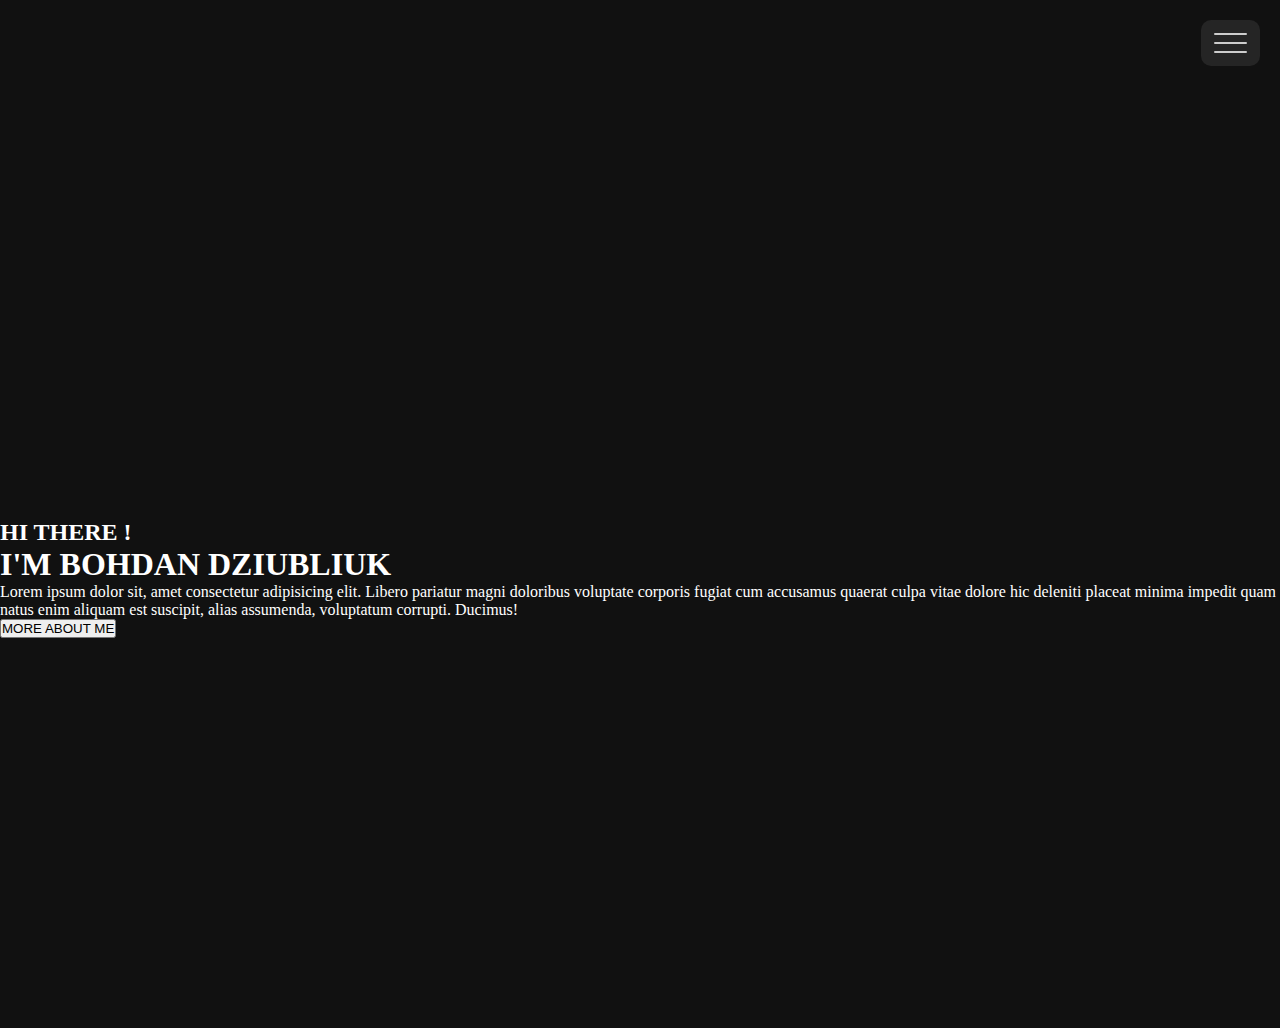
==== index.html @ 7939f582 "add" ====
<!DOCTYPE html>
<html lang="en">
<head>
    <meta charset="UTF-8">
    <meta name="viewport" content="width=device-width, initial-scale=1.0">
    <title>Document</title>
    <link rel="stylesheet" href="./css/fonts.css" type="text/css">
    <link rel="stylesheet" href="./css/main.css" type="text/css">
</head>
<body>
    
<svg style="display: none;">
    <defs>
    <symbol viewbox="0 0 512 512" id="home">
<g>
<g>
   <g>
       <path d="M487.083,225.514l-75.08-75.08V63.704c0-15.682-12.708-28.391-28.413-28.391c-15.669,0-28.377,12.709-28.377,28.391
           v29.941L299.31,37.74c-27.639-27.624-75.694-27.575-103.27,0.05L8.312,225.514c-11.082,11.104-11.082,29.071,0,40.158
           c11.087,11.101,29.089,11.101,40.172,0l187.71-187.729c6.115-6.083,16.893-6.083,22.976-0.018l187.742,187.747
           c5.567,5.551,12.825,8.312,20.081,8.312c7.271,0,14.541-2.764,20.091-8.312C498.17,254.586,498.17,236.619,487.083,225.514z"/>
       <path d="M257.561,131.836c-5.454-5.451-14.285-5.451-19.723,0L72.712,296.913c-2.607,2.606-4.085,6.164-4.085,9.877v120.401
           c0,28.253,22.908,51.16,51.16,51.16h81.754v-126.61h92.299v126.61h81.755c28.251,0,51.159-22.907,51.159-51.159V306.79
           c0-3.713-1.465-7.271-4.085-9.877L257.561,131.836z"/>
   </g>
</g>
</g>
<g>
</g>
<g>
</g>
<g>
</g>
<g>
</g>
<g>
</g>
<g>
</g>
<g>
</g>
<g>
</g>
<g>
</g>
<g>
</g>
<g>
</g>
<g>
</g>
<g>
</g>
<g>
</g>
<g>
</g>
</symbol>
<symbol viewbox="0 0 512 512" id="portfolio">
    <g>
        <path d="M336.055,173.98H194.389l-10.324-70.317c-2.397-16.325-17.858-29.682-34.358-29.682H25.957
            c-16.5,0-28.039,13.357-25.642,29.682L39.707,371.98h367.5L372.16,203.352C368.802,187.197,352.555,173.98,336.055,173.98z"/>
        <path d="M420.354,103.981h-205.92l5.872,39.999h115.75c14.855,0,29.74,5.454,41.913,15.357
            c12.173,9.903,20.541,23.367,23.564,37.911l19.05,91.658L445.585,133.6C448.208,117.31,436.854,103.981,420.354,103.981z"/>
    </g>
    <g>
    </g>
    <g>
    </g>
    <g>
    </g>
    <g>
    </g>
    <g>
    </g>
    <g>
    </g>
    <g>
    </g>
    <g>
    </g>
    <g>
    </g>
    <g>
    </g>
    <g>
    </g>
    <g>
    </g>
    <g>
    </g>
    <g>
    </g>
    <g>
    </g>
</symbol>
<symbol viewbox="0 0 512 512" id="contact">

<g>
	<g>
		<path d="M316.293,25.01c-33.252-33.252-87.334-33.252-120.586,0L15,204.718l136,135l51.973-51.973
			c29.238-29.238,76.816-29.238,106.055,0L361,339.718l136-135L316.293,25.01z"/>
	</g>
</g>
<g>
	<g>
		<path d="M511.447,232.692L382.211,360.928l125.279,125.28c2.807-5.867,4.51-12.353,4.51-19.279V238.35
			C512,236.429,511.683,234.569,511.447,232.692z"/>
	</g>
</g>
<g>
	<g>
		<path d="M0.555,232.694C0.319,234.571,0,236.429,0,238.35v228.578c0,6.927,1.703,13.413,4.51,19.279l125.279-125.279
			L0.555,232.694z"/>
	</g>
</g>
<g>
	<g>
		<path d="M287.816,308.956c-16.992-16.992-46.64-16.992-63.632,0L25.721,507.419c5.867,2.807,12.352,4.51,19.279,4.51h422
			c6.927,0,13.412-1.703,19.279-4.51L287.816,308.956z"/>
	</g>
</g>
<g>
</g>
<g>
</g>
<g>
</g>
<g>
</g>
<g>
</g>
<g>
</g>
<g>
</g>
<g>
</g>
<g>
</g>
<g>
</g>
<g>
</g>
<g>
</g>
<g>
</g>
<g>
</g>
<g>
</g>
</symbol>
<symbol viewbox="0 0 512 512" id="about">
<g>
	<g id="XMLID_544_">
		<path id="XMLID_1550_" d="M434.8,438.8C422.7,357,393.5,276.1,329.3,237c-26.5,20.9-59,32.2-93.3,32.2s-66.8-11.3-93.3-32.2
			C78.6,276.1,49.4,357,37.2,438.8C34.6,456.3,48.4,472,66.1,472h339.8C423.6,472,437.4,456.3,434.8,438.8z"/>
		<g id="XMLID_1709_">
			<path d="M236,0c-65.1,0-118,52.8-118,118s52.8,118,118,118s118-52.8,118-118S301.1,0,236,0z M236,79.5
				c-21.2,0-38.4,17.2-38.4,38.4c0,9.7-7.9,17.6-17.6,17.6c-9.7,0-17.6-7.9-17.6-17.6c0-40.6,33-73.6,73.6-73.6
				c9.7,0,17.6,7.9,17.6,17.6S245.7,79.5,236,79.5z"/>
		</g>
	</g>
</g>
<g>
</g>
<g>
</g>
<g>
</g>
<g>
</g>
<g>
</g>
<g>
</g>
<g>
</g>
<g>
</g>
<g>
</g>
<g>
</g>
<g>
</g>
<g>
</g>
<g>
</g>
<g>
</g>
<g>
</g>
</symbol>

</defs>
</svg>

    <div class="page_wrapper">
    <header>
    <nav role="navigation">
        <div id="menuToggle">
          <!--
          A fake / hidden checkbox is used as click reciever,
          so you can use the :checked selector on it.
          -->
          <input type="checkbox" />
          
          <!--
          Some spans to act as a hamburger.
          
          They are acting like a real hamburger,
          not that McDonalds stuff.
          -->
          <span></span>
          <span></span>
          <span></span>
          
          <!--
          Too bad the menu has to be inside of the button
          but hey, it's pure CSS magic.
          -->
          <ul id="menu" class="list">
            <li class="list_item"><a class="list_item-link home" href="#">
                <svg class="list_item_navigation-icon home" >
                <use href="#home"></use></svg>
                HOME</a></li>
            <li class="list_item"><a class="list_item-link" href="#">
                <svg class="list_item_navigation-icon">
                <use href="#about"></use></svg>
                ABOUT</a></li>
            <li class="list_item"><a class="list_item-link" href="#">
                <svg class="list_item_navigation-icon">
                <use href="#portfolio"></use></svg>
                PORTFOLIO</a></li>
            <li class="list_item"><a class="list_item-link" href="#">
                <svg class="list_item_navigation-icon">
                <use href="#contact"></use></svg>
                CONTACT</a></li>
          </ul>
        </div>
      </nav>
    </header>
    <main>
        <div class="content_wrapper">
          <div class="taxt_wrapper">
            <h2 class="hello">HI THERE !</h2>
            <h1 class="iAm">I'M <span class="name">BOHDAN DZIUBLIUK</span></h1>
            <p class="about_info">Lorem ipsum dolor sit, amet consectetur adipisicing elit. Libero pariatur magni doloribus voluptate corporis fugiat cum accusamus quaerat culpa vitae dolore hic deleniti placeat minima impedit quam natus enim aliquam est suscipit, alias assumenda, voluptatum corrupti. Ducimus!</p>
            <button class="btn">MORE ABOUT ME</button>
        </div>
    </div>
    </main>
</div>
    <script src="./js/app.js"></script>
</body>
</html>
---- css/fonts.css ----
/* poppins-regular - latin */
@font-face {
    font-family: 'Poppins';
    font-style: normal;
    font-weight: 400;
    src: url('../fonts/poppins-v12-latin-regular.eot'); /* IE9 Compat Modes */
    src: local('Poppins Regular'), local('Poppins-Regular'),
         url('../fonts/poppins-v12-latin-regular.eot?#iefix') format('embedded-opentype'), /* IE6-IE8 */
         url('../fonts/poppins-v12-latin-regular.woff2') format('woff2'), /* Super Modern Browsers */
         url('../fonts/poppins-v12-latin-regular.woff') format('woff'), /* Modern Browsers */
         url('../fonts/poppins-v12-latin-regular.ttf') format('truetype'), /* Safari, Android, iOS */
         url('../fonts/poppins-v12-latin-regular.svg#Poppins') format('svg'); /* Legacy iOS */
  }
---- css/main.css ----
* {
  margin: 0;
  padding: 0;
}
body {
  background-color: #111;
}
#menuToggle {
  display: block;
  position: fixed;
  top: 20px;
  right: 20px;
  z-index: 1;
  padding: 6px;
  border-radius: 10px;
  background-color: #252525;
  -webkit-user-select: none;
  user-select: none;
}
#menuToggle a:hover {
  color: #8a2be2;
  fill: #8a2be2;
}
#menuToggle input {
  display: block;
  width: 40px;
  height: 40px;
  position: absolute;
  top: 5px;
  left: 10px;
  cursor: pointer;
  opacity: 0; /* hide this */
  z-index: 2; /* and place it over the hamburger */
  -webkit-touch-callout: none;
}
/*
  * Just a quick hamburger
  */
#menuToggle span {
  display: block;
  width: 33px;
  height: 2px;
  margin: 7px;

  position: relative;

  background: #cdcdcd;
  border-radius: 3px;

  z-index: 1;

  transform-origin: 4px 0px;

  transition: transform 0.5s cubic-bezier(0.77, 0.2, 0.05, 1),
    background 0.5s cubic-bezier(0.77, 0.2, 0.05, 1), opacity 0.55s ease;
}

#menuToggle span:first-child {
  transform-origin: 0% 0%;
}

#menuToggle span:nth-last-child(2) {
  transform-origin: 0% 100%;
}

/* 
  * Transform all the slices of hamburger
  * into a crossmark.
  */
#menuToggle input:checked ~ span {
  opacity: 1;
  transform: rotate(45deg) translate(-2px, -1px);
  color: white;
}

/*
  * But let's hide the middle one.
  */
#menuToggle input:checked ~ span:nth-last-child(3) {
  opacity: 0;
  transform: rotate(0deg) scale(0.2, 0.2);
}

/*
  * Ohyeah and the last one should go the other direction
  */
#menuToggle input:checked ~ span:nth-last-child(2) {
  transform: rotate(-45deg) translate(0, -1px);
}

/*
  * Make this absolute positioned
  * at the top left of the screen
  */
#menu {
  position: fixed;
  top: 0;
  left: 0;
  padding: 10%;
  padding-top: 15%;
  height: 100%;
  width: 100%;
  max-width: 100%;
  max-height: 100%;
  background: #252525;
  list-style-type: none;
  -webkit-font-smoothing: antialiased;
  /* to stop flickering of text in safari */
  transform-origin: 0% 0%;
  transform: translate(-100%, 0);
  transition: transform 0.5s cubic-bezier(0.77, 0.2, 0.05, 1);
}

#menu li {
  padding: 10px 0;
  font-size: 22px;
}

/*
  * And let's slide it in from the left
  */
#menuToggle input:checked ~ ul {
  transform: none;
}
.list_item {
  font-size: 18px;
  font-family: "Poppins", sans-serif;
  border-bottom: 0.5px solid grey;
  width: 80%;
}
.list_item-link {
  color: white;
  fill: white;
  text-decoration: none;
  transition: color 0.3s ease;
  font-weight: bold;
}
.list_item_navigation-icon {
  height: 18px;
  width: 18px;
  padding-right: 15px;
}
.home {
  fill: #8a2be2;
  color: #8a2be2;
}
/* end of the header */

/* main section starts */
.content_wrapper {
display: flex;
flex-wrap: wrap;
align-items: center;
vertical-align: middle;
/* flex-direction: column; */
color: #fff;
padding-top: 10%;
height: 100vh;
}
/* .hello {
  text-align-last: left;
} */
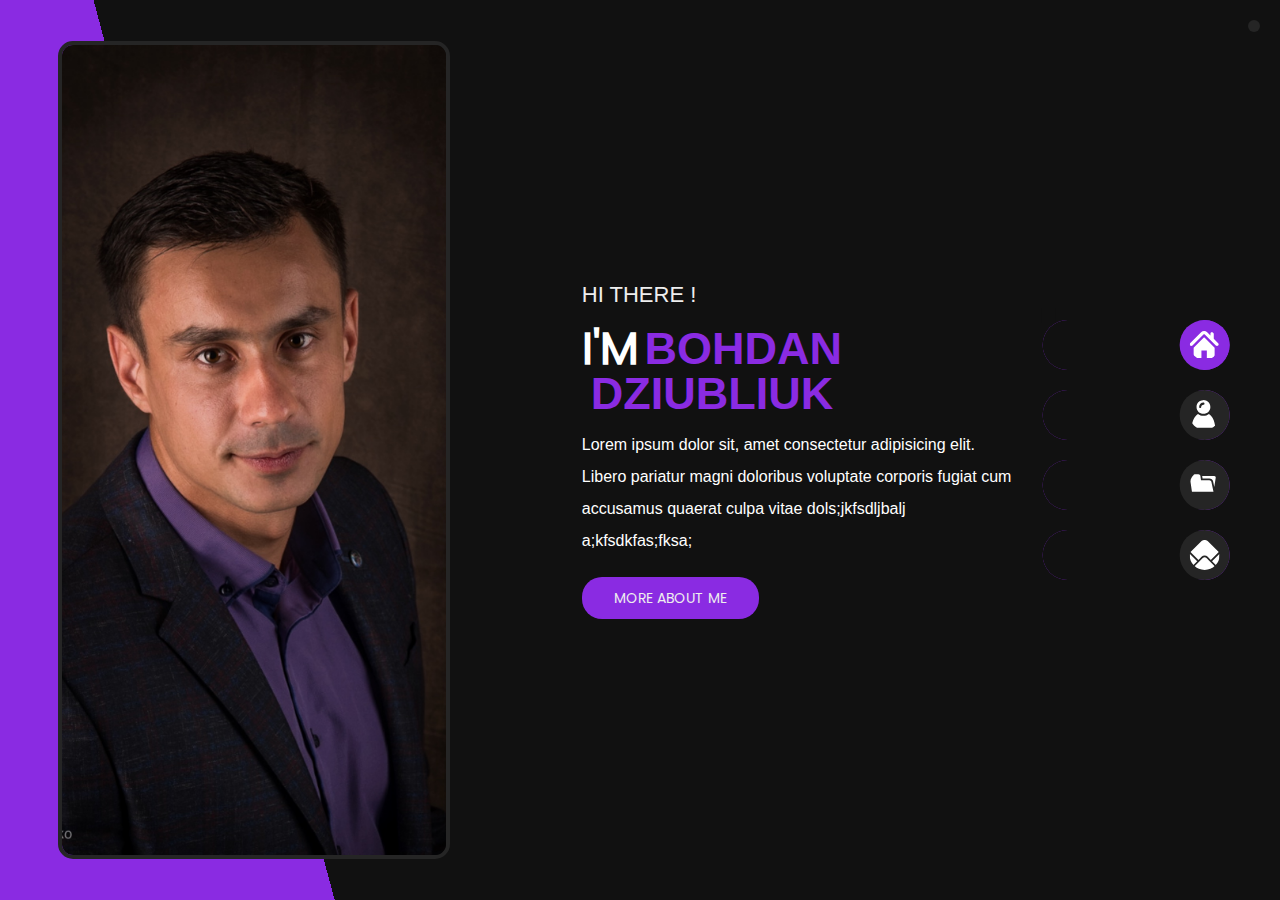
==== commit 53bb3f51: "finish front page" ====
--- a/index.html
+++ b/index.html
@@ -214,30 +214,31 @@
           They are acting like a real hamburger,
           not that McDonalds stuff.
           -->
-          <span></span>
-          <span></span>
-          <span></span>
-          
+          <div class="burgerSpan">
+          <span class="menuSpan"></span>
+          <span class="menuSpan"></span>
+          <span class="menuSpan"></span>
+        </div>
           <!--
           Too bad the menu has to be inside of the button
           but hey, it's pure CSS magic.
           -->
           <ul id="menu" class="list">
             <li class="list_item"><a class="list_item-link home" href="#">
-                <svg class="list_item_navigation-icon home" >
-                <use href="#home"></use></svg>
+                <svg class="list_item_navigation-icon home homeSvg">
+                <use href="#home"></use></svg><span class="overLay"></span>
                 HOME</a></li>
             <li class="list_item"><a class="list_item-link" href="#">
                 <svg class="list_item_navigation-icon">
-                <use href="#about"></use></svg>
+                <use href="#about"></use></svg><span class="overLay"></span>
                 ABOUT</a></li>
             <li class="list_item"><a class="list_item-link" href="#">
                 <svg class="list_item_navigation-icon">
-                <use href="#portfolio"></use></svg>
+                <use href="#portfolio"></use></svg><span class="overLay"></span>
                 PORTFOLIO</a></li>
             <li class="list_item"><a class="list_item-link" href="#">
                 <svg class="list_item_navigation-icon">
-                <use href="#contact"></use></svg>
+                <use href="#contact"></use></svg><span class="overLay"></span>
                 CONTACT</a></li>
           </ul>
         </div>
@@ -245,10 +246,13 @@
     </header>
     <main>
         <div class="content_wrapper">
-          <div class="taxt_wrapper">
+            <div class="image_wrapper">
+                <img src="./images/me.jpg" alt="portfolio_img" class="image_fluid">
+                </div>
+          <div class="text_wrapper">
             <h2 class="hello">HI THERE !</h2>
-            <h1 class="iAm">I'M <span class="name">BOHDAN DZIUBLIUK</span></h1>
-            <p class="about_info">Lorem ipsum dolor sit, amet consectetur adipisicing elit. Libero pariatur magni doloribus voluptate corporis fugiat cum accusamus quaerat culpa vitae dolore hic deleniti placeat minima impedit quam natus enim aliquam est suscipit, alias assumenda, voluptatum corrupti. Ducimus!</p>
+            <div class="introduce"><h2><span class="iAm">I'M</span> <span class="name">BOHDAN <br> DZIUBLIUK</span></h2></div>
+            <p class="about_info">Lorem ipsum dolor sit, amet consectetur adipisicing elit. Libero pariatur magni doloribus voluptate corporis fugiat cum accusamus quaerat culpa vitae dols;jkfsdljbalj a;kfsdkfas;fksa;</p>
             <button class="btn">MORE ABOUT ME</button>
         </div>
     </div>
--- a/css/main.css
+++ b/css/main.css
@@ -36,7 +36,7 @@
 /*
   * Just a quick hamburger
   */
-#menuToggle span {
+#menuToggle .menuSpan {
   display: block;
   width: 33px;
   height: 2px;
@@ -55,11 +55,11 @@
     background 0.5s cubic-bezier(0.77, 0.2, 0.05, 1), opacity 0.55s ease;
 }
 
-#menuToggle span:first-child {
+#menuToggle .menuSpan:first-child {
   transform-origin: 0% 0%;
 }
 
-#menuToggle span:nth-last-child(2) {
+#menuToggle .menuSpan:nth-last-child(2) {
   transform-origin: 0% 100%;
 }
 
@@ -67,7 +67,7 @@
   * Transform all the slices of hamburger
   * into a crossmark.
   */
-#menuToggle input:checked ~ span {
+#menuToggle input:checked ~ .menuSpan {
   opacity: 1;
   transform: rotate(45deg) translate(-2px, -1px);
   color: white;
@@ -76,7 +76,7 @@
 /*
   * But let's hide the middle one.
   */
-#menuToggle input:checked ~ span:nth-last-child(3) {
+#menuToggle input:checked ~ .menuSpan:nth-last-child(3) {
   opacity: 0;
   transform: rotate(0deg) scale(0.2, 0.2);
 }
@@ -84,7 +84,7 @@
 /*
   * Ohyeah and the last one should go the other direction
   */
-#menuToggle input:checked ~ span:nth-last-child(2) {
+#menuToggle input:checked ~ .menuSpan:nth-last-child(2) {
   transform: rotate(-45deg) translate(0, -1px);
 }
 
@@ -147,16 +147,238 @@
 /* end of the header */
 
 /* main section starts */
+main {
+  display: flex;
+  flex-wrap: wrap;
+  align-items: center;
+  vertical-align: middle;
+  height: 90vh;
+}
 .content_wrapper {
-display: flex;
-flex-wrap: wrap;
-align-items: center;
-vertical-align: middle;
-/* flex-direction: column; */
+
 color: #fff;
 padding-top: 10%;
-height: 100vh;
-}
-/* .hello {
-  text-align-last: left;
-} */+max-width: 550px;
+margin: 0 auto;
+font-family: 'Open Sans', sans-serif;
+}
+.image_wrapper {
+display: none;  
+}
+.text_wrapper {
+  padding: 0 7% 0 7%;
+}
+.hello {
+  font-size: 19px;
+  color: #eee;
+  font-family: 'Open Sans', sans-serif;
+  font-weight: 400;
+}
+.introduce {
+  margin: 18px 0 13px;
+}
+.iAm {
+  font-size: 29px;
+  line-height: 29px;
+  font-family: "Poppins", sans-serif;
+  display: inline-block;
+}
+.name {
+  color: #8a2be2;
+}
+.about_info {
+  font-size: 14px;
+  line-height: 28px;
+}
+.btn {
+  margin-top: 25px;
+  background-color: #8a2be2;
+  line-height: 28px;
+  font-size: 14px;
+  font-weight: 500;
+  padding: 7px 32px 7px 32px;
+  color: #eee;
+  border: none;
+  border-radius: 20px;
+  font-family: "Poppins", sans-serif;
+
+}
+@media (min-width: 768px) {
+  .image_wrapper {
+    display: block;
+    margin: 0 auto;
+    box-sizing: border-box;
+    }
+    .image_fluid {
+      display: block;
+      width: 270px;
+      height: 270px;
+      display: flex;
+      margin: 0 auto;
+      align-items: center;
+      text-align: center;
+      border-radius: 50%;
+      border: 4px solid #252525;
+
+    }
+    .hello {
+      opacity: 0;
+    }
+    .introduce, {
+    font-size: 24px;
+    }
+    .introduce, .about_info {
+    text-align: center;
+    }
+    .btn {
+    display: block;
+    margin: 0 auto;   
+    margin-top: 25px; 
+}
+}
+@media (min-width: 968px) {
+  .burgerSpan {
+    display: none;
+  }
+  #menu {   
+     position: absolute;
+    top:32vh;
+    left: -15vw;
+    background-color: #111;
+
+  }
+  .list_item {
+    border-radius: 25px;
+    border: none;
+    padding: 0;
+    margin: 0;
+  }
+  .list_item-link {
+    padding-left: 7px;
+    display: flex;
+    align-items: center;
+    border-radius: 25px;  
+    margin: 0;
+    position: relative;
+    width: 180px;
+    height: 50px;
+   background-color: #8a2be2;
+  }
+  .home {
+  color: white;
+  }
+  .list_item_navigation-icon {
+    width: 30px;
+    height: 30px;
+    padding: 10px;
+    background-color: #252525;
+    border-radius: 25px;
+    transition: 2s;
+    position: absolute;
+    z-index: 2;
+    top: 0;
+    right: 0;
+    fill: white;
+    overflow: hidden;
+    display: block;
+  }
+  .homeSvg {
+    fill: white;
+    border-radius: 25px;
+    margin: 0;
+    background-color: #8a2be2;;
+  }
+  
+  .list_item-link:hover .list_item_navigation-icon{
+    fill: white;
+    background-color: #8a2be2;
+    transition: 2s;
+  } 
+  #menuToggle a:hover {
+    color: white;
+  }
+  
+  .overLay{
+          top:0;
+          position: absolute;
+          border-radius: 25px;
+          width: 180px;
+          height: 50px;
+          background: #111;
+          background-position: right top;
+          -webkit-transition: width .7s;
+          position:absolute;
+          top:0; left:0;
+          z-index: 0;
+  }
+  .list_item-link:hover .overLay{
+   width: 0px;
+  } 
+  .test:hover .b{
+    width: 0px;
+    z-index: 0;
+  }
+  .test:hover .list_item_navigation-icon{
+background-color: #8a2be2;
+  }
+       
+         
+  main {
+    height: 100vh;
+    background-image: -webkit-linear-gradient(195deg, #111 78%, #8a2be2 22%);
+    width: 100%;
+  }
+  .content_wrapper {
+    display: flex;
+    flex-direction: row;
+    padding: 0;
+    margin: 0;
+    width: 100vw;
+    max-width: 100vw;
+  }
+  .image_wrapper {
+    width: 50vw;
+  }
+  .image_fluid {
+ border-radius: 0;
+ object-fit: cover;
+  height: 90vh;
+  width: 30vw;
+  margin-left: 10%;
+  border-radius: 15px;
+  } 
+  .text_wrapper {
+    padding-left: 0;
+    padding-right: 0;
+    width: 60vw;
+    display: flex;
+    flex-direction: column;
+    align-items: flex-start;
+    vertical-align: middle;
+    justify-content: center;
+  }
+.hello {
+  opacity: 1;
+  font-size: 22px;
+  font-weight: 400;
+}
+.name {
+  font-size: 45px;
+  line-height: 45px;
+  font-weight: 700;
+}
+.iAm {
+  font-size: 45px;
+  font-weight: 700;
+}
+.about_info {
+  text-align: left;
+  max-width: 62% ;
+  font-size: 16px;
+  line-height: 32px;
+}
+.btn {
+  margin: 0;
+  margin-top: 20px;
+}
+}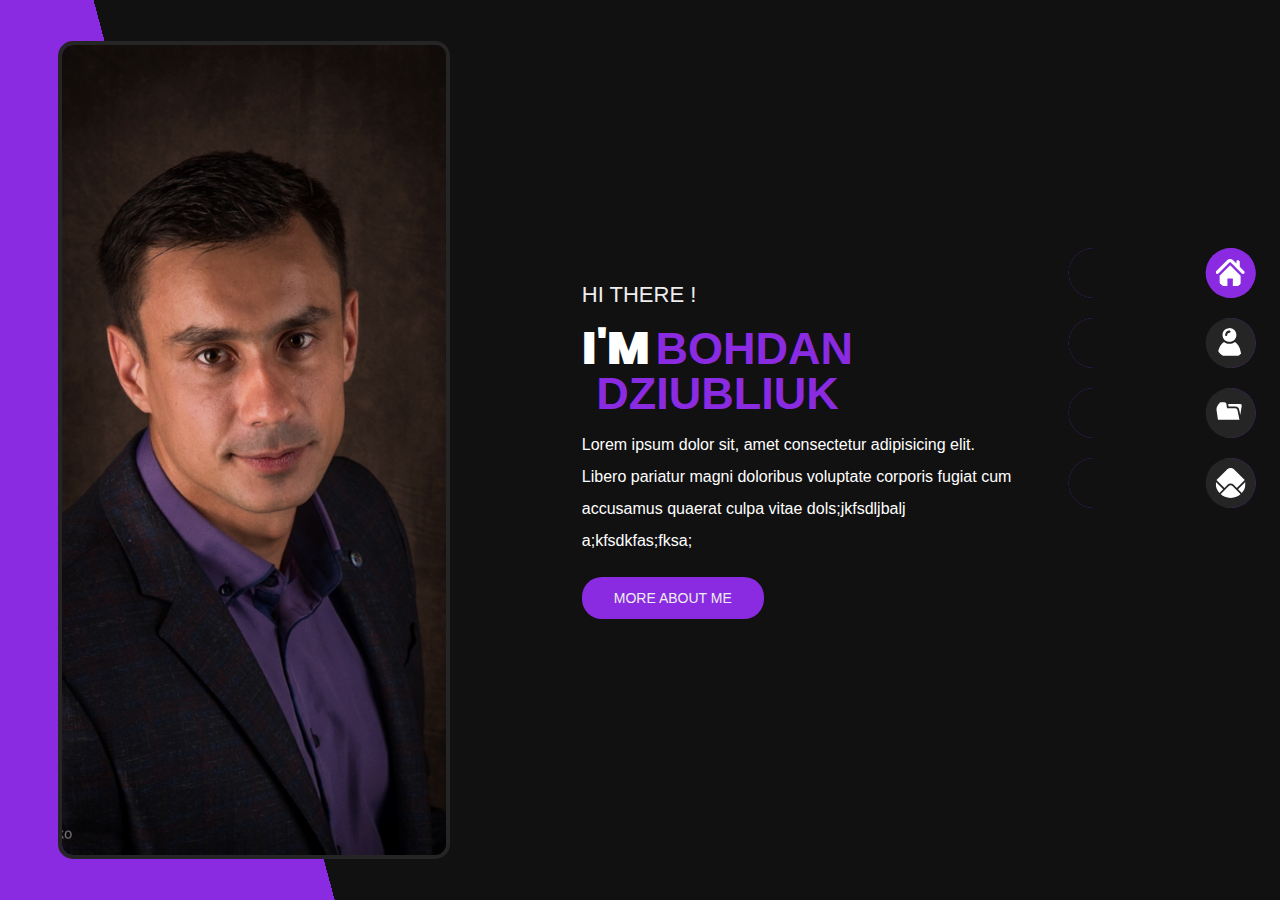
==== commit cabfb38a: "add contact page" ====
--- a/index.html
+++ b/index.html
@@ -3,7 +3,7 @@
 <head>
     <meta charset="UTF-8">
     <meta name="viewport" content="width=device-width, initial-scale=1.0">
-    <title>Document</title>
+    <title>Main</title>
     <link rel="stylesheet" href="./css/fonts.css" type="text/css">
     <link rel="stylesheet" href="./css/main.css" type="text/css">
 </head>
@@ -214,18 +214,18 @@
           They are acting like a real hamburger,
           not that McDonalds stuff.
           -->
-          <div class="burgerSpan">
+          <!-- <div class="burgerSpan"> -->
           <span class="menuSpan"></span>
           <span class="menuSpan"></span>
           <span class="menuSpan"></span>
-        </div>
+        <!-- </div> -->
           <!--
           Too bad the menu has to be inside of the button
           but hey, it's pure CSS magic.
           -->
           <ul id="menu" class="list">
             <li class="list_item"><a class="list_item-link home" href="#">
-                <svg class="list_item_navigation-icon home homeSvg">
+                <svg class="list_item_navigation-icon  homeSvg">
                 <use href="#home"></use></svg><span class="overLay"></span>
                 HOME</a></li>
             <li class="list_item"><a class="list_item-link" href="#">
@@ -236,7 +236,7 @@
                 <svg class="list_item_navigation-icon">
                 <use href="#portfolio"></use></svg><span class="overLay"></span>
                 PORTFOLIO</a></li>
-            <li class="list_item"><a class="list_item-link" href="#">
+            <li class="list_item"><a class="list_item-link" href="./pages/contact.html">
                 <svg class="list_item_navigation-icon">
                 <use href="#contact"></use></svg><span class="overLay"></span>
                 CONTACT</a></li>
--- a/css/fonts.css
+++ b/css/fonts.css
@@ -10,4 +10,66 @@
          url('../fonts/poppins-v12-latin-regular.woff') format('woff'), /* Modern Browsers */
          url('../fonts/poppins-v12-latin-regular.ttf') format('truetype'), /* Safari, Android, iOS */
          url('../fonts/poppins-v12-latin-regular.svg#Poppins') format('svg'); /* Legacy iOS */
-  }+  }
+  /* poppins-italic - latin */
+@font-face {
+    font-family: 'Poppins';
+    font-style: italic;
+    font-weight: 400;
+    src: url('../fonts/poppins-v12-latin-italic.eot'); /* IE9 Compat Modes */
+    src: local('Poppins Italic'), local('Poppins-Italic'),
+         url('../fonts/poppins-v12-latin-italic.eot?#iefix') format('embedded-opentype'), /* IE6-IE8 */
+         url('../fonts/poppins-v12-latin-italic.woff2') format('woff2'), /* Super Modern Browsers */
+         url('../fonts/poppins-v12-latin-italic.woff') format('woff'), /* Modern Browsers */
+         url('../fonts/poppins-v12-latin-italic.ttf') format('truetype'), /* Safari, Android, iOS */
+         url('../fonts/poppins-v12-latin-italic.svg#Poppins') format('svg'); /* Legacy iOS */
+  }
+  /* poppins-regular - latin */
+  @font-face {
+    font-family: 'Poppins';
+    font-style: normal;
+    font-weight: 400;
+    src: url('../fonts/poppins-v12-latin-regular.eot'); /* IE9 Compat Modes */
+    src: local('Poppins Regular'), local('Poppins-Regular'),
+         url('../fonts/poppins-v12-latin-regular.eot?#iefix') format('embedded-opentype'), /* IE6-IE8 */
+         url('../fonts/poppins-v12-latin-regular.woff2') format('woff2'), /* Super Modern Browsers */
+         url('../fonts/poppins-v12-latin-regular.woff') format('woff'), /* Modern Browsers */
+         url('../fonts/poppins-v12-latin-regular.ttf') format('truetype'), /* Safari, Android, iOS */
+         url('../fonts/poppins-v12-latin-regular.svg#Poppins') format('svg'); /* Legacy iOS */
+  }
+  /* poppins-900 - latin */
+  @font-face {
+    font-family: 'Poppins';
+    font-style: normal;
+    font-weight: 900;
+    src: url('../fonts/poppins-v12-latin-900.eot'); /* IE9 Compat Modes */
+    src: local('Poppins Black'), local('Poppins-Black'),
+         url('../fonts/poppins-v12-latin-900.eot?#iefix') format('embedded-opentype'), /* IE6-IE8 */
+         url('../fonts/poppins-v12-latin-900.woff2') format('woff2'), /* Super Modern Browsers */
+         url('../fonts/poppins-v12-latin-900.woff') format('woff'), /* Modern Browsers */
+         url('../fonts/poppins-v12-latin-900.ttf') format('truetype'), /* Safari, Android, iOS */
+         url('../fonts/poppins-v12-latin-900.svg#Poppins') format('svg'); /* Legacy iOS */
+  }
+  /* poppins-900italic - latin */
+  @font-face {
+    font-family: 'Poppins';
+    font-style: italic;
+    font-weight: 900;
+    src: url('../fonts/poppins-v12-latin-900italic.eot'); /* IE9 Compat Modes */
+    src: local('Poppins Black Italic'), local('Poppins-BlackItalic'),
+         url('../fonts/poppins-v12-latin-900italic.eot?#iefix') format('embedded-opentype'), /* IE6-IE8 */
+         url('../fonts/poppins-v12-latin-900italic.woff2') format('woff2'), /* Super Modern Browsers */
+         url('../fonts/poppins-v12-latin-900italic.woff') format('woff'), /* Modern Browsers */
+         url('../fonts/poppins-v12-latin-900italic.ttf') format('truetype'), /* Safari, Android, iOS */
+         url('../fonts/poppins-v12-latin-900italic.svg#Poppins') format('svg'); /* Legacy iOS */
+  }
+  @font-face {
+     font-family: 'Poppins';
+     font-style: bold;
+     font-weight: 500;
+     src: url('../fonts/poppins-bold-webfont.woff2'); /* IE9 Compat Modes */
+     src: local('Poppins Black Italic'), local('Poppins-BlackItalic'),
+           /* IE6-IE8 */
+          url('../fonts/poppins-bold-webfont.woff2') format('woff2') /* Super Modern Browsers */
+   }
+   --- a/css/main.css
+++ b/css/main.css
@@ -7,7 +7,7 @@
 }
 #menuToggle {
   display: block;
-  position: fixed;
+  position: absolute;
   top: 20px;
   right: 20px;
   z-index: 1;
@@ -41,16 +41,11 @@
   width: 33px;
   height: 2px;
   margin: 7px;
-
   position: relative;
-
   background: #cdcdcd;
   border-radius: 3px;
-
   z-index: 1;
-
   transform-origin: 4px 0px;
-
   transition: transform 0.5s cubic-bezier(0.77, 0.2, 0.05, 1),
     background 0.5s cubic-bezier(0.77, 0.2, 0.05, 1), opacity 0.55s ease;
 }
@@ -204,6 +199,8 @@
 
 }
 @media (min-width: 768px) {
+  .content_wrapper {
+background-color: transparent;  }
   .image_wrapper {
     display: block;
     margin: 0 auto;
@@ -212,7 +209,6 @@
     .image_fluid {
       display: block;
       width: 270px;
-      height: 270px;
       display: flex;
       margin: 0 auto;
       align-items: center;
@@ -235,15 +231,24 @@
     margin: 0 auto;   
     margin-top: 25px; 
 }
+.overLay {
+  direction: ;
+}
 }
 @media (min-width: 968px) {
-  .burgerSpan {
+  #menuToggle .menuSpan{
+    display: none;
+  }
+  #menuToggle  {
+    background-color: #111;
+  }
+  input {
     display: none;
   }
   #menu {   
      position: absolute;
-    top:32vh;
-    left: -15vw;
+    top:24vh;
+    left: -13vw;
     background-color: #111;
 
   }
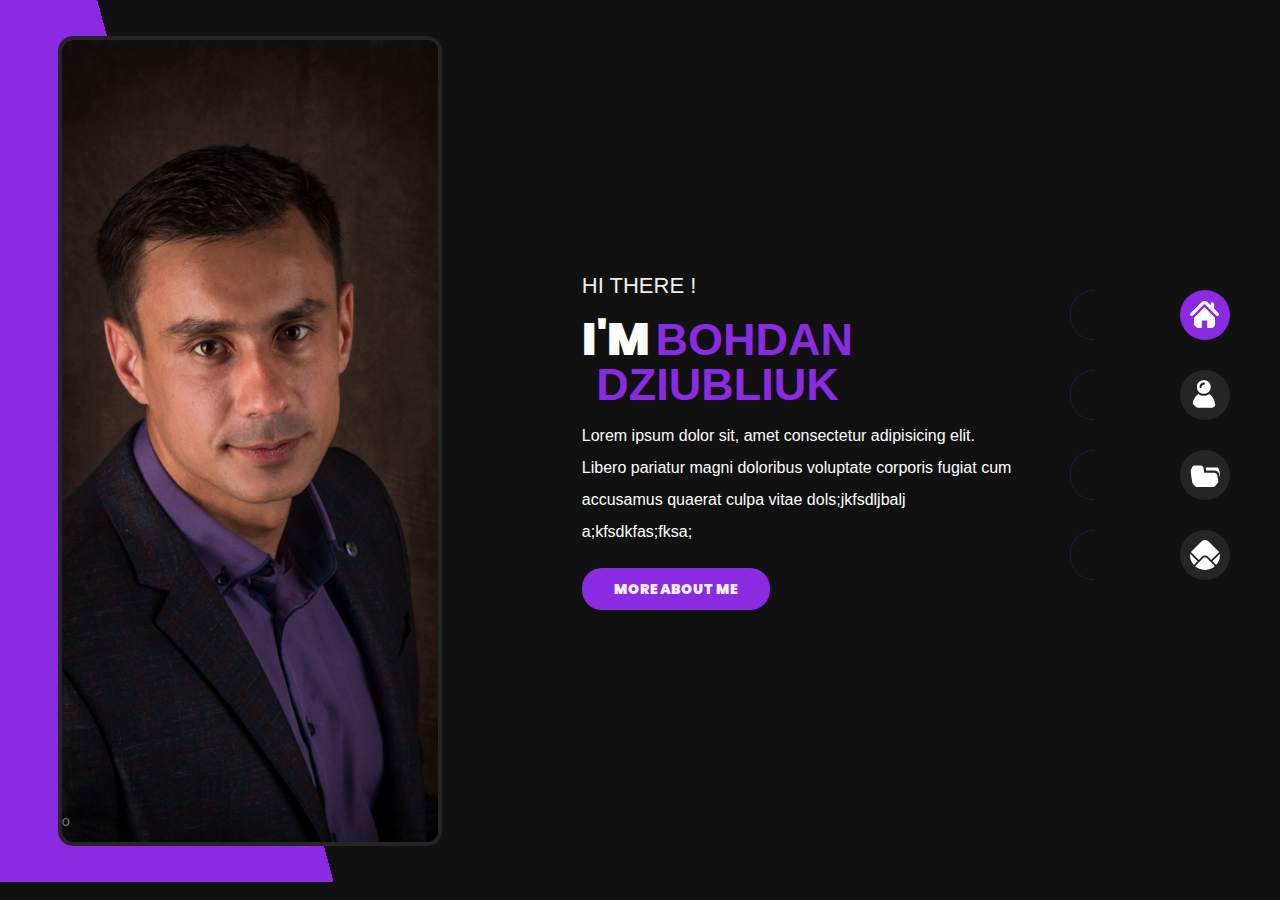
==== commit a31bb11c: "add about page" ====
--- a/index.html
+++ b/index.html
@@ -56,7 +56,7 @@
 <g>
 </g>
 </symbol>
-<symbol viewbox="0 0 512 512" id="portfolio">
+<symbol viewbox="0 0 412 412" id="portfolio">
     <g>
         <path d="M336.055,173.98H194.389l-10.324-70.317c-2.397-16.325-17.858-29.682-34.358-29.682H25.957
             c-16.5,0-28.039,13.357-25.642,29.682L39.707,371.98h367.5L372.16,203.352C368.802,187.197,352.555,173.98,336.055,173.98z"/>
@@ -197,56 +197,34 @@
 
 </defs>
 </svg>
-
-    <div class="page_wrapper">
-    <header>
-    <nav role="navigation">
-        <div id="menuToggle">
-          <!--
-          A fake / hidden checkbox is used as click reciever,
-          so you can use the :checked selector on it.
-          -->
-          <input type="checkbox" />
-          
-          <!--
-          Some spans to act as a hamburger.
-          
-          They are acting like a real hamburger,
-          not that McDonalds stuff.
-          -->
-          <!-- <div class="burgerSpan"> -->
-          <span class="menuSpan"></span>
-          <span class="menuSpan"></span>
-          <span class="menuSpan"></span>
-        <!-- </div> -->
-          <!--
-          Too bad the menu has to be inside of the button
-          but hey, it's pure CSS magic.
-          -->
-          <ul id="menu" class="list">
-            <li class="list_item"><a class="list_item-link home" href="#">
-                <svg class="list_item_navigation-icon  homeSvg">
-                <use href="#home"></use></svg><span class="overLay"></span>
-                HOME</a></li>
-            <li class="list_item"><a class="list_item-link" href="#">
-                <svg class="list_item_navigation-icon">
-                <use href="#about"></use></svg><span class="overLay"></span>
-                ABOUT</a></li>
-            <li class="list_item"><a class="list_item-link" href="#">
-                <svg class="list_item_navigation-icon">
-                <use href="#portfolio"></use></svg><span class="overLay"></span>
-                PORTFOLIO</a></li>
-            <li class="list_item"><a class="list_item-link" href="./pages/contact.html">
-                <svg class="list_item_navigation-icon">
-                <use href="#contact"></use></svg><span class="overLay"></span>
-                CONTACT</a></li>
-          </ul>
+    <div class="menu_wrapper">
+        <button class="burger burger_line">
+            <span></span>
+        </button>
+        <div id="menu">
+            <ul  class="list">
+                <li class="list_item"><a class="list_item-link home" href="#">
+                    <svg class="list_item_navigation-icon  homeSvg">
+                    <use href="#home"></use></svg><span class="overLay"></span>
+                    HOME</a></li>
+                <li class="list_item"><a class="list_item-link" href="./pages/about.html">
+                    <svg class="list_item_navigation-icon">
+                    <use href="#about"></use></svg><span class="overLay"></span>
+                    ABOUT</a></li>
+                <li class="list_item"><a class="list_item-link" href="#">
+                    <svg class="list_item_navigation-icon">
+                    <use href="#portfolio"></use></svg><span class="overLay"></span>
+                    PORTFOLIO</a></li>
+                <li class="list_item"><a class="list_item-link" href="./pages/contact.html">
+                    <svg class="list_item_navigation-icon">
+                    <use href="#contact"></use></svg><span class="overLay"></span>
+                    CONTACT</a></li>
+              </ul>
         </div>
-      </nav>
-    </header>
+    </div>
     <main>
         <div class="content_wrapper">
-            <div class="image_wrapper">
+            <div class="image_wrapper" id="img">
                 <img src="./images/me.jpg" alt="portfolio_img" class="image_fluid">
                 </div>
           <div class="text_wrapper">
@@ -257,7 +235,7 @@
         </div>
     </div>
     </main>
-</div>
+
     <script src="./js/app.js"></script>
 </body>
 </html>--- a/css/fonts.css
+++ b/css/fonts.css
@@ -67,9 +67,9 @@
      font-family: 'Poppins';
      font-style: bold;
      font-weight: 500;
-     src: url('../fonts/poppins-bold-webfont.woff2'); /* IE9 Compat Modes */
+     src: url('../fonts/poppins-v12-latin-900.woff2'); /* IE9 Compat Modes */
      src: local('Poppins Black Italic'), local('Poppins-BlackItalic'),
            /* IE6-IE8 */
-          url('../fonts/poppins-bold-webfont.woff2') format('woff2') /* Super Modern Browsers */
+          url('../fonts/poppins-v12-latin-900.woff2') format('woff2') /* Super Modern Browsers */
    }
    --- a/css/main.css
+++ b/css/main.css
@@ -1,146 +1,139 @@
 * {
   margin: 0;
   padding: 0;
+  box-sizing: border-box;
+  font-family: sans-serif;
 }
 body {
   background-color: #111;
 }
-#menuToggle {
+.menu_wrapper {
+  position: relative;
+  width: 100vw;
+  background: grey;
+}
+.burger {
+  margin: 25px;
+  display: block;
+  position: absolute;
+  top: 0;
+  right: 0;
+  width: 54px;
+  height: 44px;
+  font-size: 0;
+  box-shadow: none;
+  cursor: pointer;
+  z-index: 10;
+  background-color: #272727;
+  border-radius: 5px;
+  border: none;
+}
+.burger:focus {
+  outline: none;
+}
+.burger span {
+  width: 44px;
   display: block;
   position: absolute;
   top: 20px;
-  right: 20px;
-  z-index: 1;
-  padding: 6px;
-  border-radius: 10px;
-  background-color: #252525;
-  -webkit-user-select: none;
-  user-select: none;
-}
-#menuToggle a:hover {
-  color: #8a2be2;
-  fill: #8a2be2;
-}
-#menuToggle input {
+  left: 5px;
+  right: 5px;
+  height: 2px;
+  background: #fff;
+}
+.burger span::before, .burger span::after {
+  position: absolute;
   display: block;
-  width: 40px;
-  height: 40px;
-  position: absolute;
-  top: 5px;
-  left: 10px;
-  cursor: pointer;
-  opacity: 0; /* hide this */
-  z-index: 2; /* and place it over the hamburger */
-  -webkit-touch-callout: none;
-}
-/*
-  * Just a quick hamburger
-  */
-#menuToggle .menuSpan {
-  display: block;
-  width: 33px;
-  height: 2px;
-  margin: 7px;
-  position: relative;
-  background: #cdcdcd;
-  border-radius: 3px;
-  z-index: 1;
-  transform-origin: 4px 0px;
-  transition: transform 0.5s cubic-bezier(0.77, 0.2, 0.05, 1),
-    background 0.5s cubic-bezier(0.77, 0.2, 0.05, 1), opacity 0.55s ease;
-}
-
-#menuToggle .menuSpan:first-child {
-  transform-origin: 0% 0%;
-}
-
-#menuToggle .menuSpan:nth-last-child(2) {
-  transform-origin: 0% 100%;
-}
-
-/* 
-  * Transform all the slices of hamburger
-  * into a crossmark.
-  */
-#menuToggle input:checked ~ .menuSpan {
-  opacity: 1;
-  transform: rotate(45deg) translate(-2px, -1px);
-  color: white;
-}
-
-/*
-  * But let's hide the middle one.
-  */
-#menuToggle input:checked ~ .menuSpan:nth-last-child(3) {
-  opacity: 0;
-  transform: rotate(0deg) scale(0.2, 0.2);
-}
-
-/*
-  * Ohyeah and the last one should go the other direction
-  */
-#menuToggle input:checked ~ .menuSpan:nth-last-child(2) {
-  transform: rotate(-45deg) translate(0, -1px);
-}
-
-/*
-  * Make this absolute positioned
-  * at the top left of the screen
-  */
+  left: 0;
+  width:44px;
+  height:2px;
+  background: #fff;
+  content: "";
+}
+.burger span::before {
+  top: 10px;
+}
+.burger span::after { 
+  bottom: 10px;
+}
+.burger_line span{
+transition: backgraound 0s 0.3s;
+}
+.burger span::before, .burger span::after { 
+  transition-duration: 0.3s, 0.3s;
+  transition-delay: 0.3s 0s;
+}
+.burger_line span::before{ 
+  transition-property: top, transform;
+} 
+.burger_line span::after { 
+  transition-property: bottom, transform;
+}
+
+.burger_line.is-active span {
+  background: none;
+}
+.burger_line.is-active span::before  {
+  top: 0;
+  transform: rotate(-45deg);
+}
+.burger_line.is-active span::after  {
+  bottom: 0;
+  transform: rotate(45deg);
+}
+.burger_line.is-active span::before,.burger_line.is-active span::after {
+  transition-delay: 0s, 0.3s ;
+}
 #menu {
+  width: 100%;
+  margin-left: -100%;
+  background: #272727;
   position: fixed;
+  left: 0;
   top: 0;
-  left: 0;
-  padding: 10%;
-  padding-top: 15%;
-  height: 100%;
-  width: 100%;
-  max-width: 100%;
-  max-height: 100%;
-  background: #252525;
-  list-style-type: none;
-  -webkit-font-smoothing: antialiased;
-  /* to stop flickering of text in safari */
-  transform-origin: 0% 0%;
-  transform: translate(-100%, 0);
-  transition: transform 0.5s cubic-bezier(0.77, 0.2, 0.05, 1);
-}
-
-#menu li {
-  padding: 10px 0;
+  bottom: 0;
+  transition: all ease 1s;
+  z-index: 9;
+
+}
+.list {
+  width: 80vw;
+  margin: 0 auto;
+  margin-top: 70px;
+  list-style: none;
+}
+.list_item {
+  padding: 10px;
   font-size: 22px;
-}
-
-/*
-  * And let's slide it in from the left
-  */
-#menuToggle input:checked ~ ul {
-  transform: none;
-}
-.list_item {
-  font-size: 18px;
   font-family: "Poppins", sans-serif;
   border-bottom: 0.5px solid grey;
-  width: 80%;
+  width: 100%;
+  margin: 10px;
 }
 .list_item-link {
   color: white;
   fill: white;
   text-decoration: none;
   transition: color 0.3s ease;
-  font-weight: bold;
+  font-weight: 900;
+  font-family: "Poppins", sans-serif;
+
 }
 .list_item_navigation-icon {
   height: 18px;
   width: 18px;
-  padding-right: 15px;
-}
+margin-right: 15px;}
 .home {
   fill: #8a2be2;
   color: #8a2be2;
 }
-/* end of the header */
-
+
+.menu_wrapper-active {
+margin-left: 300px;
+}
+#menu.nav-active {
+margin-left: 0;  
+}
 /* main section starts */
 main {
   display: flex;
@@ -196,7 +189,6 @@
   border: none;
   border-radius: 20px;
   font-family: "Poppins", sans-serif;
-
 }
 @media (min-width: 768px) {
   .content_wrapper {
@@ -205,6 +197,9 @@
     display: block;
     margin: 0 auto;
     box-sizing: border-box;
+    }
+    .image_wrapper--active {
+      display: none;
     }
     .image_fluid {
       display: block;
@@ -215,7 +210,6 @@
       text-align: center;
       border-radius: 50%;
       border: 4px solid #252525;
-
     }
     .hello {
       opacity: 0;
@@ -231,159 +225,150 @@
     margin: 0 auto;   
     margin-top: 25px; 
 }
-.overLay {
-  direction: ;
-}
-}
-@media (min-width: 968px) {
-  #menuToggle .menuSpan{
+}
+@media(min-width: 960px) {
+ 
+  .burger {
     display: none;
   }
-  #menuToggle  {
-    background-color: #111;
-  }
-  input {
-    display: none;
-  }
-  #menu {   
-     position: absolute;
-    top:24vh;
-    left: -13vw;
-    background-color: #111;
-
-  }
-  .list_item {
-    border-radius: 25px;
-    border: none;
-    padding: 0;
-    margin: 0;
-  }
-  .list_item-link {
-    padding-left: 7px;
-    display: flex;
-    align-items: center;
-    border-radius: 25px;  
-    margin: 0;
-    position: relative;
-    width: 180px;
-    height: 50px;
-   background-color: #8a2be2;
-  }
-  .home {
-  color: white;
-  }
-  .list_item_navigation-icon {
-    width: 30px;
-    height: 30px;
-    padding: 10px;
-    background-color: #252525;
-    border-radius: 25px;
-    transition: 2s;
-    position: absolute;
-    z-index: 2;
-    top: 0;
-    right: 0;
-    fill: white;
-    overflow: hidden;
-    display: block;
-  }
-  .homeSvg {
-    fill: white;
-    border-radius: 25px;
-    margin: 0;
-    background-color: #8a2be2;;
-  }
-  
-  .list_item-link:hover .list_item_navigation-icon{
-    fill: white;
-    background-color: #8a2be2;
-    transition: 2s;
-  } 
-  #menuToggle a:hover {
-    color: white;
-  }
-  
-  .overLay{
-          top:0;
-          position: absolute;
-          border-radius: 25px;
-          width: 180px;
-          height: 50px;
-          background: #111;
-          background-position: right top;
-          -webkit-transition: width .7s;
-          position:absolute;
-          top:0; left:0;
-          z-index: 0;
-  }
-  .list_item-link:hover .overLay{
-   width: 0px;
-  } 
-  .test:hover .b{
-    width: 0px;
-    z-index: 0;
-  }
-  .test:hover .list_item_navigation-icon{
-background-color: #8a2be2;
-  }
-       
-         
-  main {
-    height: 100vh;
-    background-image: -webkit-linear-gradient(195deg, #111 78%, #8a2be2 22%);
-    width: 100%;
-  }
-  .content_wrapper {
-    display: flex;
-    flex-direction: row;
-    padding: 0;
-    margin: 0;
-    width: 100vw;
-    max-width: 100vw;
-  }
-  .image_wrapper {
-    width: 50vw;
-  }
-  .image_fluid {
- border-radius: 0;
- object-fit: cover;
-  height: 90vh;
-  width: 30vw;
-  margin-left: 10%;
-  border-radius: 15px;
-  } 
-  .text_wrapper {
-    padding-left: 0;
-    padding-right: 0;
-    width: 60vw;
-    display: flex;
-    flex-direction: column;
-    align-items: flex-start;
-    vertical-align: middle;
-    justify-content: center;
-  }
+#menu {
+  margin:0;
+  padding: 0;
+  width: 12%;
+  height: 30%;
+  position: fixed;
+  top:30%;
+  left:82%;
+  background: transparent;
+}
+.list {
+  width: 100%;
+  margin: 0;
+  padding: 0;
+  margin-bottom: 30px;
+}
+.list_item {
+  border-radius: 25px;
+  border: none;
+}
+.list_item-link {
+  padding-left: 7px;
+  display: flex;
+  font-size: 20px;
+  font-weight: normal;
+  align-items: center;
+  border-radius: 25px;  
+  margin: 0;
+  position: relative;
+  width: 160px;
+  height: 50px;
+ background-color: #8a2be2;
+}
+.home {
+color: white;
+}
+.list_item_navigation-icon {
+  width: 50px;
+  height: 50px;
+  padding: 10px;
+  background-color: #252525;
+  border-radius: 25px;
+  transition: 2s;
+  position: absolute;
+  z-index: 2;
+  top: 0;
+  right: 0;
+  fill: white;
+  margin: 0;
+}
+.homeSvg {
+  fill: white;
+  border-radius: 25px;
+  margin: 0;
+  background-color: #8a2be2;;
+}
+
+.list_item-link:hover .list_item_navigation-icon{
+  fill: white;
+  background-color: #8a2be2;
+  transition: 2s;
+} 
+
+
+.overLay{
+        top:0;
+        position: absolute;
+        border-radius: 25px;
+        width: 180px;
+        height: 50px;
+        background: #111;
+        background-position: right top;
+        -webkit-transition: width .7s;
+        position:absolute;
+        top:0; left:0;
+        z-index: 0;
+}
+.list_item-link:hover .overLay{
+ width: 0px;
+} 
+
+main {
+  height: 98vh;
+  background-image: -webkit-linear-gradient(195deg, #111 78%, #8a2be2 22%);
+  max-width: 100vw;
+}
+.content_wrapper {
+  display: flex;
+  flex-direction: row;
+  padding: 0;
+  margin: 0;
+  width: 100vw;
+  max-width: 100vw;
+}
+.image_wrapper {
+  width: 50vw;
+}
+.image_fluid {
+border-radius: 0;
+object-fit: cover;
+height: 90vh;
+width: 30vw;
+margin-left: 10%;
+border-radius: 15px;
+} 
+.text_wrapper {
+  padding-left: 0;
+  padding-right: 0;
+  width: 60vw;
+  display: flex;
+  flex-direction: column;
+  align-items: flex-start;
+  vertical-align: middle;
+  justify-content: center;
+}
 .hello {
-  opacity: 1;
-  font-size: 22px;
-  font-weight: 400;
+opacity: 1;
+font-size: 22px;
+font-weight: 400;
 }
 .name {
-  font-size: 45px;
-  line-height: 45px;
-  font-weight: 700;
+font-size: 45px;
+line-height: 45px;
+font-weight: 700;
 }
 .iAm {
-  font-size: 45px;
-  font-weight: 700;
+font-size: 45px;
+font-weight: 700;
 }
 .about_info {
-  text-align: left;
-  max-width: 62% ;
-  font-size: 16px;
-  line-height: 32px;
+text-align: left;
+max-width: 62% ;
+font-size: 16px;
+line-height: 32px;
 }
 .btn {
-  margin: 0;
-  margin-top: 20px;
-}
-}+margin: 0;
+margin-top: 20px;
+}
+}
+
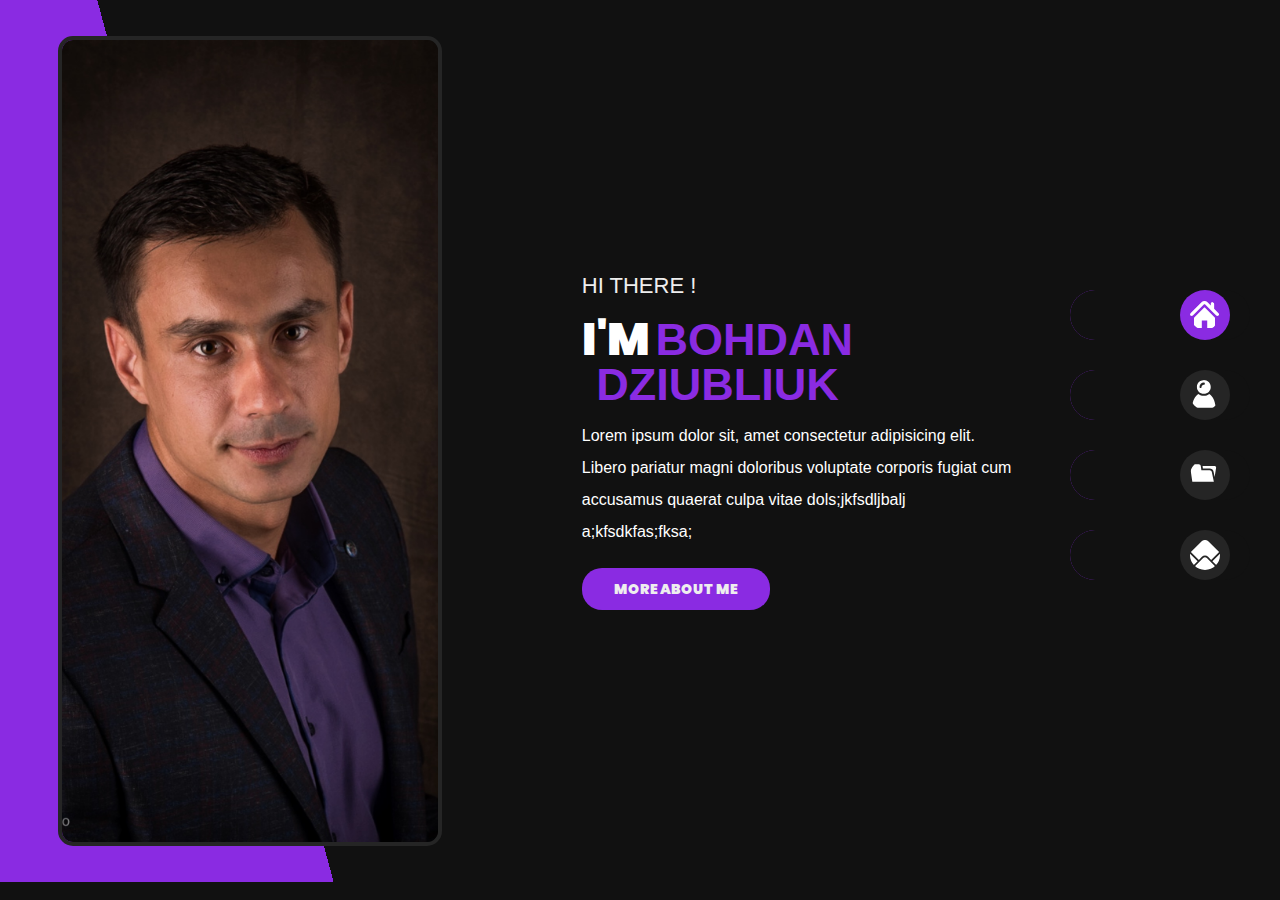
==== commit fb269cfd: "add porfolio" ====
--- a/index.html
+++ b/index.html
@@ -56,7 +56,7 @@
 <g>
 </g>
 </symbol>
-<symbol viewbox="0 0 412 412" id="portfolio">
+<symbol viewbox="0 0 512 512" id="portfolio">
     <g>
         <path d="M336.055,173.98H194.389l-10.324-70.317c-2.397-16.325-17.858-29.682-34.358-29.682H25.957
             c-16.5,0-28.039,13.357-25.642,29.682L39.707,371.98h367.5L372.16,203.352C368.802,187.197,352.555,173.98,336.055,173.98z"/>
@@ -211,7 +211,7 @@
                     <svg class="list_item_navigation-icon">
                     <use href="#about"></use></svg><span class="overLay"></span>
                     ABOUT</a></li>
-                <li class="list_item"><a class="list_item-link" href="#">
+                <li class="list_item"><a class="list_item-link" href="./pages/portfolio.html">
                     <svg class="list_item_navigation-icon">
                     <use href="#portfolio"></use></svg><span class="overLay"></span>
                     PORTFOLIO</a></li>
--- a/css/main.css
+++ b/css/main.css
@@ -122,7 +122,7 @@
 .list_item_navigation-icon {
   height: 18px;
   width: 18px;
-margin-right: 15px;}
+  margin-right: 15px;}
 .home {
   fill: #8a2be2;
   color: #8a2be2;
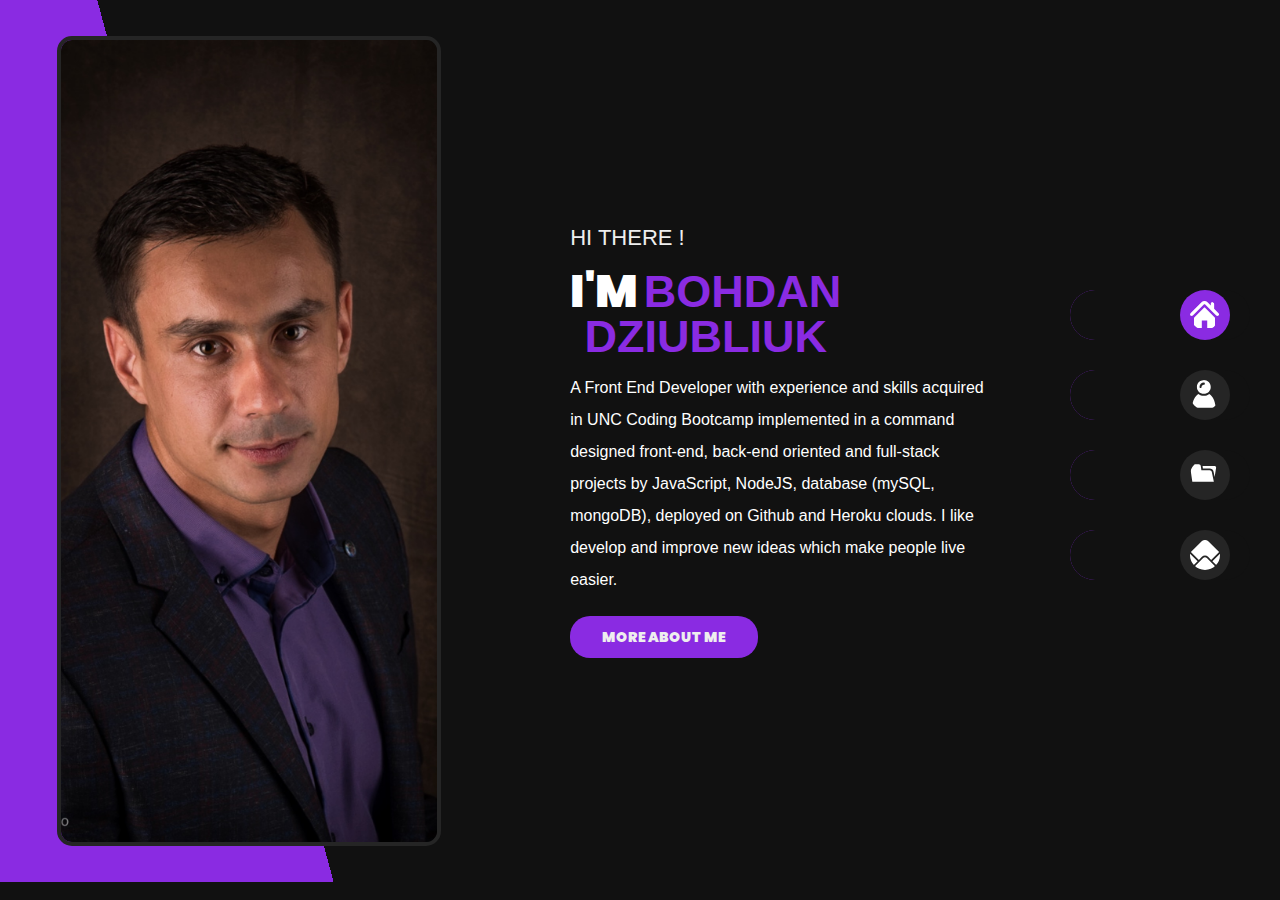
==== commit f7d404ae: "add text" ====
--- a/index.html
+++ b/index.html
@@ -230,7 +230,7 @@
           <div class="text_wrapper">
             <h2 class="hello">HI THERE !</h2>
             <div class="introduce"><h2><span class="iAm">I'M</span> <span class="name">BOHDAN <br> DZIUBLIUK</span></h2></div>
-            <p class="about_info">Lorem ipsum dolor sit, amet consectetur adipisicing elit. Libero pariatur magni doloribus voluptate corporis fugiat cum accusamus quaerat culpa vitae dols;jkfsdljbalj a;kfsdkfas;fksa;</p>
+            <p class="about_info">A Front End Developer with experience and skills acquired in UNC Coding Bootcamp implemented in a command designed front-end, back-end oriented and full-stack projects by JavaScript, NodeJS, database (mySQL, mongoDB), deployed on Github and Heroku clouds. I like develop and improve new ideas which make people live easier.</p>
             <button class="btn">MORE ABOUT ME</button>
         </div>
     </div>
--- a/css/main.css
+++ b/css/main.css
@@ -1,8 +1,12 @@
+
 * {
   margin: 0;
   padding: 0;
   box-sizing: border-box;
   font-family: sans-serif;
+}
+html {
+  overflow-y: scroll;
 }
 body {
   background-color: #111;
@@ -322,7 +326,7 @@
   flex-direction: row;
   padding: 0;
   margin: 0;
-  width: 100vw;
+  width: 98vw;
   max-width: 100vw;
 }
 .image_wrapper {
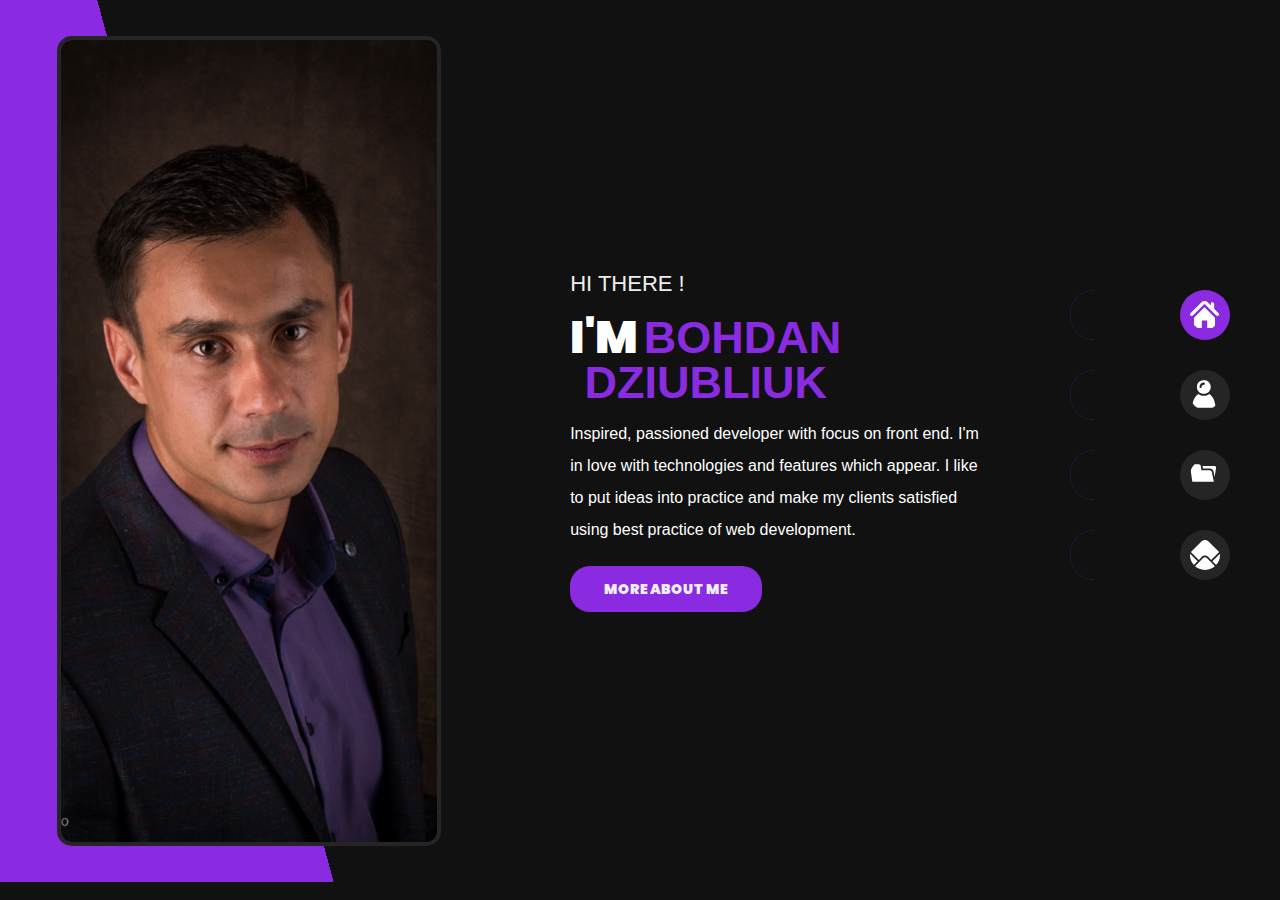
==== commit 02dfb81c: "fix bugs" ====
--- a/index.html
+++ b/index.html
@@ -230,7 +230,7 @@
           <div class="text_wrapper">
             <h2 class="hello">HI THERE !</h2>
             <div class="introduce"><h2><span class="iAm">I'M</span> <span class="name">BOHDAN <br> DZIUBLIUK</span></h2></div>
-            <p class="about_info">A Front End Developer with experience and skills acquired in UNC Coding Bootcamp implemented in a command designed front-end, back-end oriented and full-stack projects by JavaScript, NodeJS, database (mySQL, mongoDB), deployed on Github and Heroku clouds. I like develop and improve new ideas which make people live easier.</p>
+            <p class="about_info">Inspired, passioned developer with focus on front end. I'm in love with technologies and features which appear. I like to put ideas into practice and make my clients satisfied using best practice of web development.</p>
             <button class="btn">MORE ABOUT ME</button>
         </div>
     </div>
--- a/css/main.css
+++ b/css/main.css
@@ -193,6 +193,14 @@
   border: none;
   border-radius: 20px;
   font-family: "Poppins", sans-serif;
+  border: 2px solid transparent;
+  transition: ease 0.5s;
+  cursor: pointer;
+}
+.btn:hover {
+  background-color: transparent;
+  border: 2px solid #8a2be2;
+  box-sizing: border-box;
 }
 @media (min-width: 768px) {
   .content_wrapper {
